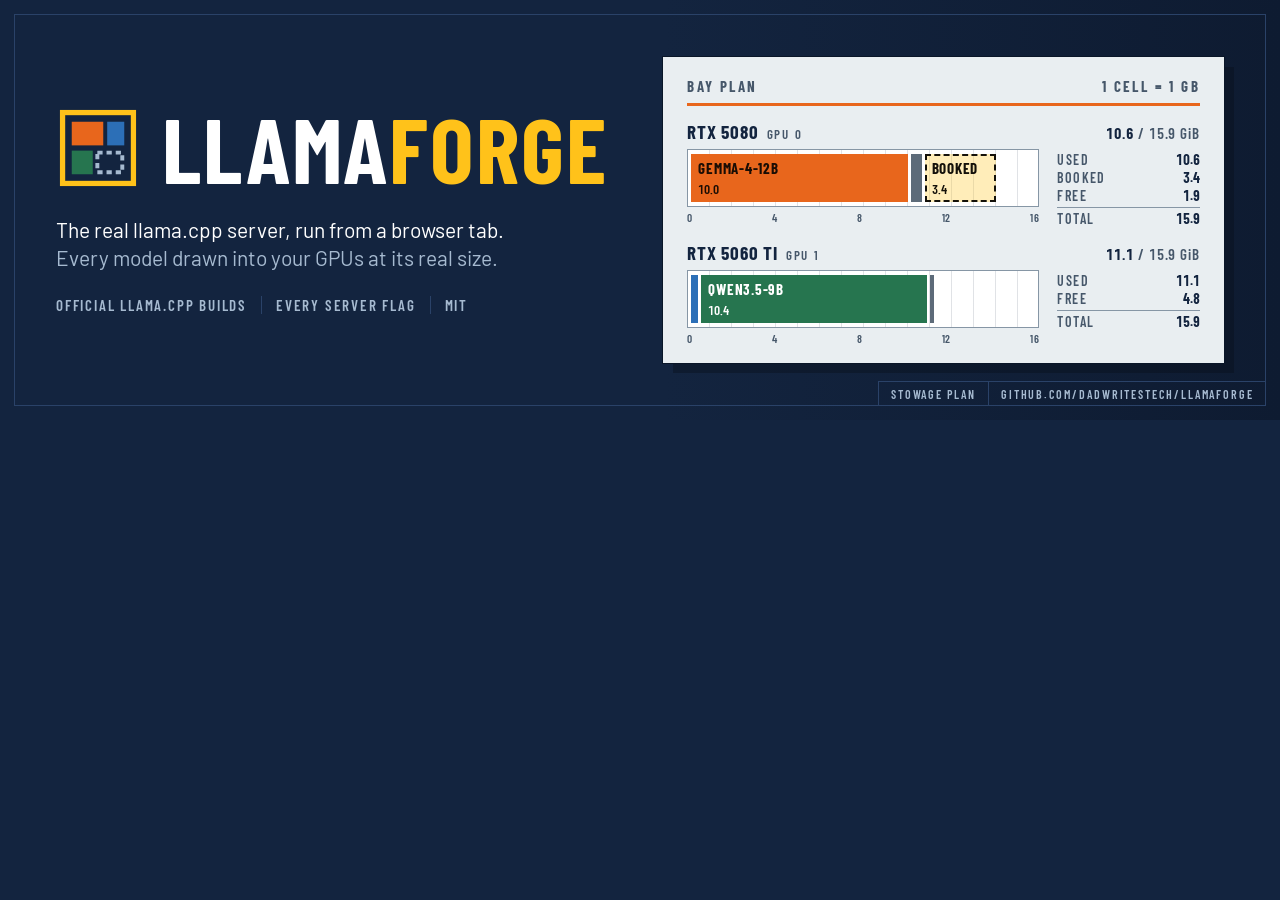
==== docs/hero.html @ ef98c024 "docs: a Stowage hero, animated, and a matching social card The README hero and the repo's social car" ====
<!DOCTYPE html>
<html lang="en">
<head>
<meta charset="utf-8">
<!-- Source for docs/hero.png (still) and docs/hero.webp (the stow animation, plays once).
     Fonts come from ../web/fonts, so render with file access allowed:
       chrome --headless=new --disable-gpu --hide-scrollbars --allow-file-access-from-files \
         --force-device-scale-factor=2 --window-size=1280,420 --virtual-time-budget=3000 \
         --screenshot=_hero_2x.png "file:///.../docs/hero.html"
     then downscale 2560x840 -> 1280x420 with LANCZOS. Frames for the webp: append
     ?t=<ms> (0..1800) and the animations are paused at that moment; the still is ?t=3000. -->
<style>
@font-face{font-family:'Barlow';font-weight:400;src:url(../web/fonts/barlow-400.woff2) format('woff2')}
@font-face{font-family:'Barlow';font-weight:500;src:url(../web/fonts/barlow-500.woff2) format('woff2')}
@font-face{font-family:'Barlow Condensed';font-weight:600;src:url(../web/fonts/barlow-condensed-600.woff2) format('woff2')}
@font-face{font-family:'Barlow Condensed';font-weight:700;src:url(../web/fonts/barlow-condensed-700.woff2) format('woff2')}
:root{
  --hull:#13243f;--hull-2:#0e1b31;--hull-hair:#2a4268;--hull-ink:#dfe8f1;--hull-dim:#a6bad0;
  --sheet:#e9eef1;--sheet-ink:#13243f;--sheet-dim:#46576a;--hold:#ffffff;--cell:rgba(19,36,63,.13);--hold-rule:#8696a5;
  --yellow:#ffc21a;--main:#e8661c;--main-ink:#1a0d04;--w1:#2c6fb7;--w2:#26754f;--sys:#5d6b79;
  --cond:'Barlow Condensed','Arial Narrow',sans-serif;--sans:'Barlow','Segoe UI',sans-serif;
  --gb:22px; /* one GiB, on every hold */
}
*{box-sizing:border-box;margin:0;padding:0}
html,body{width:1280px;height:420px;overflow:hidden;background:var(--hull)}
.hero{position:relative;width:1280px;height:420px;display:flex;align-items:center;gap:56px;padding:0 56px;
  font-family:var(--sans);color:var(--hull-ink);
  background:linear-gradient(90deg,var(--hull) 0,var(--hull) 52%,var(--hull-2) 100%)}
/* a drawing frame with a title block, like the sheet a stowage plan is printed on */
.hero::before{content:"";position:absolute;inset:14px;border:1px solid var(--hull-hair);pointer-events:none}
.block{position:absolute;right:14px;bottom:14px;display:flex;font-family:var(--cond);font-weight:600;font-size:12px;
  letter-spacing:.16em;color:var(--hull-dim);text-transform:uppercase}
.block span{border-left:1px solid var(--hull-hair);border-top:1px solid var(--hull-hair);padding:5px 12px}

.left{flex:0 0 520px;position:relative}
.brand{display:flex;align-items:center;gap:22px}
.mark{width:84px;height:84px;flex:none}
h1{font-family:var(--cond);font-weight:700;font-size:92px;line-height:.86;letter-spacing:.02em;color:#fff}
h1 b{color:var(--yellow);font-weight:700}
.tag{margin-top:26px;font-size:21px;line-height:1.35;color:#fff;white-space:nowrap}
.tag span{color:var(--hull-dim)}
.facts{margin-top:24px;display:flex;font-family:var(--cond);font-weight:600;font-size:15px;letter-spacing:.12em;
  text-transform:uppercase;color:var(--hull-dim)}
.facts span{padding:0 14px;border-left:1px solid var(--hull-hair)}
.facts span:first-child{padding-left:0;border-left:0}

/* the sheet */
.sheet{flex:1;background:var(--sheet);color:var(--sheet-ink);padding:20px 24px 18px;position:relative;
  box-shadow:0 0 0 1px #0a1628,10px 10px 0 rgba(6,12,22,.35)}
.sheet h2{font-family:var(--cond);font-weight:700;font-size:15px;letter-spacing:.16em;text-transform:uppercase;
  display:flex;justify-content:space-between;color:var(--sheet-dim);border-bottom:3px solid var(--main);padding-bottom:8px;margin-bottom:14px}
.gpu + .gpu{margin-top:14px}
.ghead{display:flex;justify-content:space-between;align-items:baseline;font-family:var(--cond);margin-bottom:6px}
.ghead .n{font-weight:700;font-size:19px;letter-spacing:.04em;text-transform:uppercase}
.ghead .n i{font-style:normal;font-weight:600;font-size:13px;letter-spacing:.14em;color:var(--sheet-dim);margin-left:8px}
.ghead .u{font-weight:600;font-size:15px;letter-spacing:.06em;color:var(--sheet-dim);font-variant-numeric:tabular-nums}
.ghead .u b{color:var(--sheet-ink);font-weight:700}
.hold{position:relative;overflow:hidden;height:58px;width:calc(var(--gb) * 16);background:var(--hold);
  border:1.5px solid var(--hold-rule);
  background-image:linear-gradient(90deg,var(--cell) 1px,transparent 1px);background-size:var(--gb) 100%;background-position:-1px 0}
.box{position:absolute;top:4px;bottom:4px;left:calc(var(--x) * var(--gb) + 3px);width:calc(var(--w) * var(--gb) - 3px);
  padding:5px 7px;display:flex;flex-direction:column;justify-content:space-between;overflow:hidden;
  font-family:var(--cond);color:#fff;animation:stow .62s cubic-bezier(.2,.75,.25,1) both;animation-delay:calc(var(--i) * 170ms + 200ms)}
.box .bn{font-weight:700;font-size:15px;letter-spacing:.05em;text-transform:uppercase;white-space:nowrap}
.box .bg{font-weight:600;font-size:13px;font-variant-numeric:tabular-nums}
.main{background:var(--main);color:var(--main-ink)}
.w1{background:var(--w1)}.w2{background:var(--w2)}.sys{background:var(--sys);padding:0}
.book{background:rgba(255,194,26,.30);color:#14110a;outline:2px dashed #14110a;outline-offset:-2px;animation-name:book}
.scale{display:flex;justify-content:space-between;width:calc(var(--gb) * 16);font-family:var(--cond);font-weight:600;
  font-size:11.5px;letter-spacing:.06em;color:var(--sheet-dim);margin-top:3px}
.row{display:flex;gap:18px;align-items:flex-start}
.ledger{flex:1;font-family:var(--cond);font-size:14px;display:grid;grid-template-columns:1fr auto;row-gap:1px;padding-top:2px;
  font-variant-numeric:tabular-nums}
.ledger dt{font-weight:600;letter-spacing:.1em;color:var(--sheet-dim)}
.ledger dd{font-weight:700;text-align:right}
.ledger .t{border-top:1px solid var(--hold-rule);margin-top:2px;padding-top:2px}
.social,.social body,.social .hero{height:640px}
.social .hero{flex-direction:column;justify-content:center;align-items:stretch;gap:34px;padding:0 120px}
.social .left{flex:none;display:flex;align-items:flex-end;justify-content:space-between}
.social .tag{margin-top:0;text-align:right}
.social .facts{display:none}
.social{--gb:40px}
.social .sheet{flex:none;padding:24px 30px 22px}
.social .hold{height:76px}
.social .box .bn{font-size:18px}.social .box .bg{font-size:15px}
.social .row{gap:34px;justify-content:space-between}
.social .ledger{flex:0 0 190px;font-size:16px}
.social .gpu + .gpu{margin-top:18px}
@keyframes stow{from{transform:translateY(-72px);opacity:0}62%{transform:translateY(3px);opacity:1}to{transform:none;opacity:1}}
@keyframes book{0%,40%{opacity:0}to{opacity:1}}
</style>
</head>
<body>
<div class="hero">
  <div class="left">
    <div class="brand">
      <svg class="mark" viewBox="0 0 32 32" aria-hidden="true"><rect width="32" height="32" fill="#13243f"/><rect x="2.5" y="2.5" width="27" height="27" fill="none" stroke="#ffc21a" stroke-width="2"/><rect x="6" y="6" width="12" height="9" fill="#e8661c"/><rect x="19.5" y="6" width="6.5" height="9" fill="#2c6fb7"/><rect x="6" y="17" width="8" height="9" fill="#26754f"/><rect x="15.75" y="17.75" width="9.5" height="7.5" fill="none" stroke="#a6bad0" stroke-width="1.5" stroke-dasharray="2 1.5"/></svg>
      <h1>LLAMA<b>FORGE</b></h1>
    </div>
    <p class="tag">The real llama.cpp server, run from a browser tab.<br><span>Every model drawn into your GPUs at its real size.</span></p>
    <div class="facts"><span>Official llama.cpp builds</span><span>Every server flag</span><span>MIT</span></div>
  </div>

  <div class="sheet">
    <h2><span>Bay plan</span><span>1 cell = 1 GB</span></h2>
    <div class="gpu">
      <div class="ghead"><span class="n">RTX 5080<i>GPU 0</i></span><span class="u"><b>10.6</b> / 15.9 GiB</span></div>
      <div class="row">
        <div>
          <div class="hold">
            <div class="box main" style="--x:0;--w:10;--i:0"><span class="bn">gemma-4-12b</span><span class="bg">10.0</span></div>
            <div class="box sys" style="--x:10;--w:.6;--i:1"></div>
            <div class="box book" style="--x:10.6;--w:3.4;--i:4"><span class="bn">Booked</span><span class="bg">3.4</span></div>
          </div>
          <div class="scale"><span>0</span><span>4</span><span>8</span><span>12</span><span>16</span></div>
        </div>
        <dl class="ledger"><dt>USED</dt><dd>10.6</dd><dt>BOOKED</dt><dd>3.4</dd><dt>FREE</dt><dd>1.9</dd><dt class="t">TOTAL</dt><dd class="t">15.9</dd></dl>
      </div>
    </div>
    <div class="gpu">
      <div class="ghead"><span class="n">RTX 5060 Ti<i>GPU 1</i></span><span class="u"><b>11.1</b> / 15.9 GiB</span></div>
      <div class="row">
        <div>
          <div class="hold">
            <div class="box w1" style="--x:0;--w:.45;--i:2;padding:0"></div>
            <div class="box w2" style="--x:.45;--w:10.4;--i:3"><span class="bn">qwen3.5-9b</span><span class="bg">10.4</span></div>
            <div class="box sys" style="--x:10.85;--w:.3;--i:3"></div>
          </div>
          <div class="scale"><span>0</span><span>4</span><span>8</span><span>12</span><span>16</span></div>
        </div>
        <dl class="ledger"><dt>USED</dt><dd>11.1</dd><dt>FREE</dt><dd>4.8</dd><dt class="t">TOTAL</dt><dd class="t">15.9</dd></dl>
      </div>
    </div>
  </div>
  <div class="block"><span>Stowage plan</span><span>github.com/dadwritestech/LlamaForge</span></div>
</div>
<script>
  const q = new URLSearchParams(location.search);
  // ?social=1 is the 1280x640 repo social preview (docs/social-preview.png)
  if (q.has("social")) document.documentElement.classList.add("social");
  // ?t=ms freezes every animation at that moment, for rendering webp frames
  const t = q.get("t");
  if (t !== null) document.querySelectorAll(".box").forEach(b => {
    const d = parseFloat(getComputedStyle(b).animationDelay) * 1000;
    b.style.animationDelay = (d - +t) + "ms"; b.style.animationPlayState = "paused";
  });
</script>
</body>
</html>
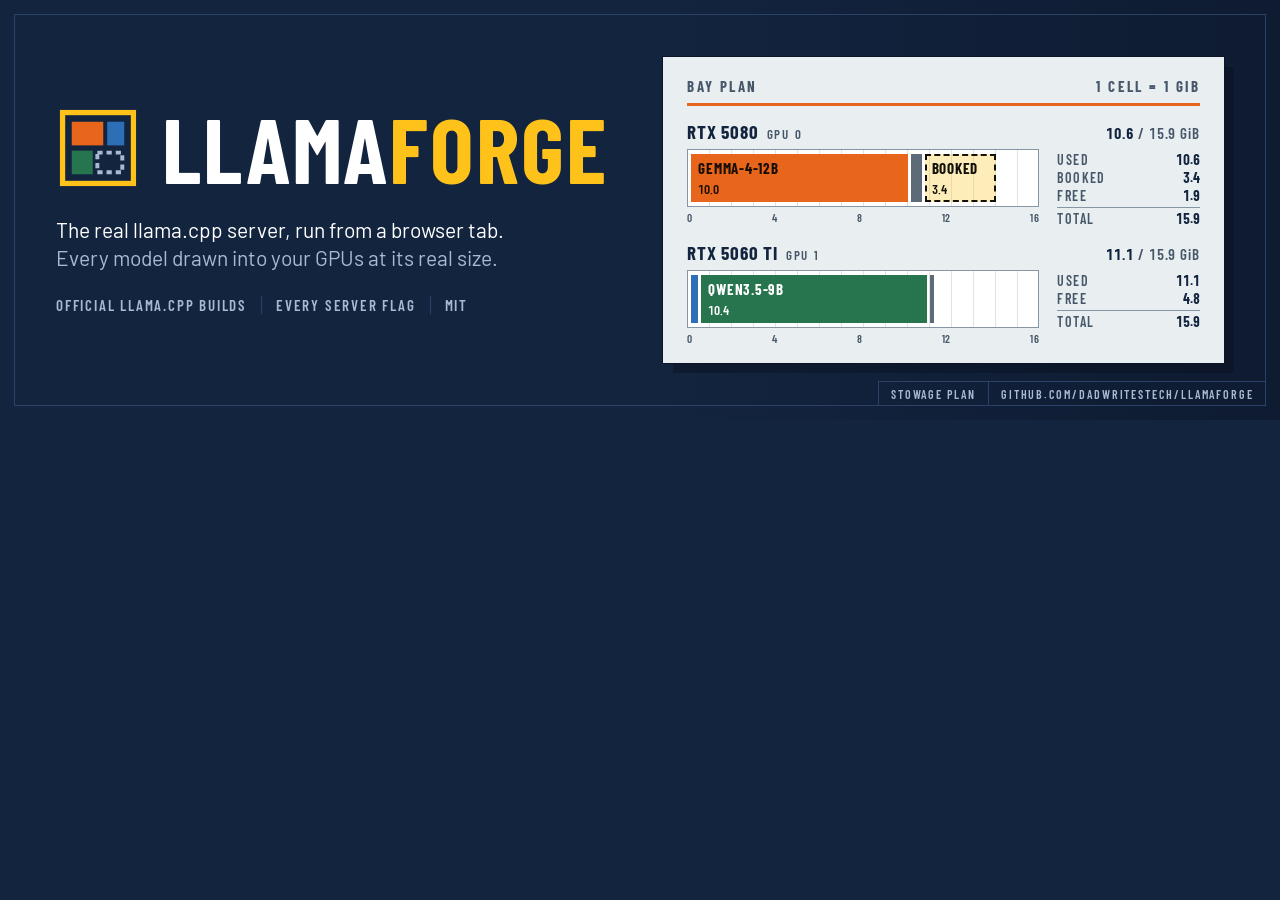
==== commit a2edc597: "docs: reshoot hero and social card with the GiB label The bay plan cell is 1 GiB (1024^3 bytes), not" ====
--- a/docs/hero.html
+++ b/docs/hero.html
@@ -102,7 +102,7 @@
   </div>
 
   <div class="sheet">
-    <h2><span>Bay plan</span><span>1 cell = 1 GB</span></h2>
+    <h2><span>Bay plan</span><span>1 cell = 1 GiB</span></h2>
     <div class="gpu">
       <div class="ghead"><span class="n">RTX 5080<i>GPU 0</i></span><span class="u"><b>10.6</b> / 15.9 GiB</span></div>
       <div class="row">
